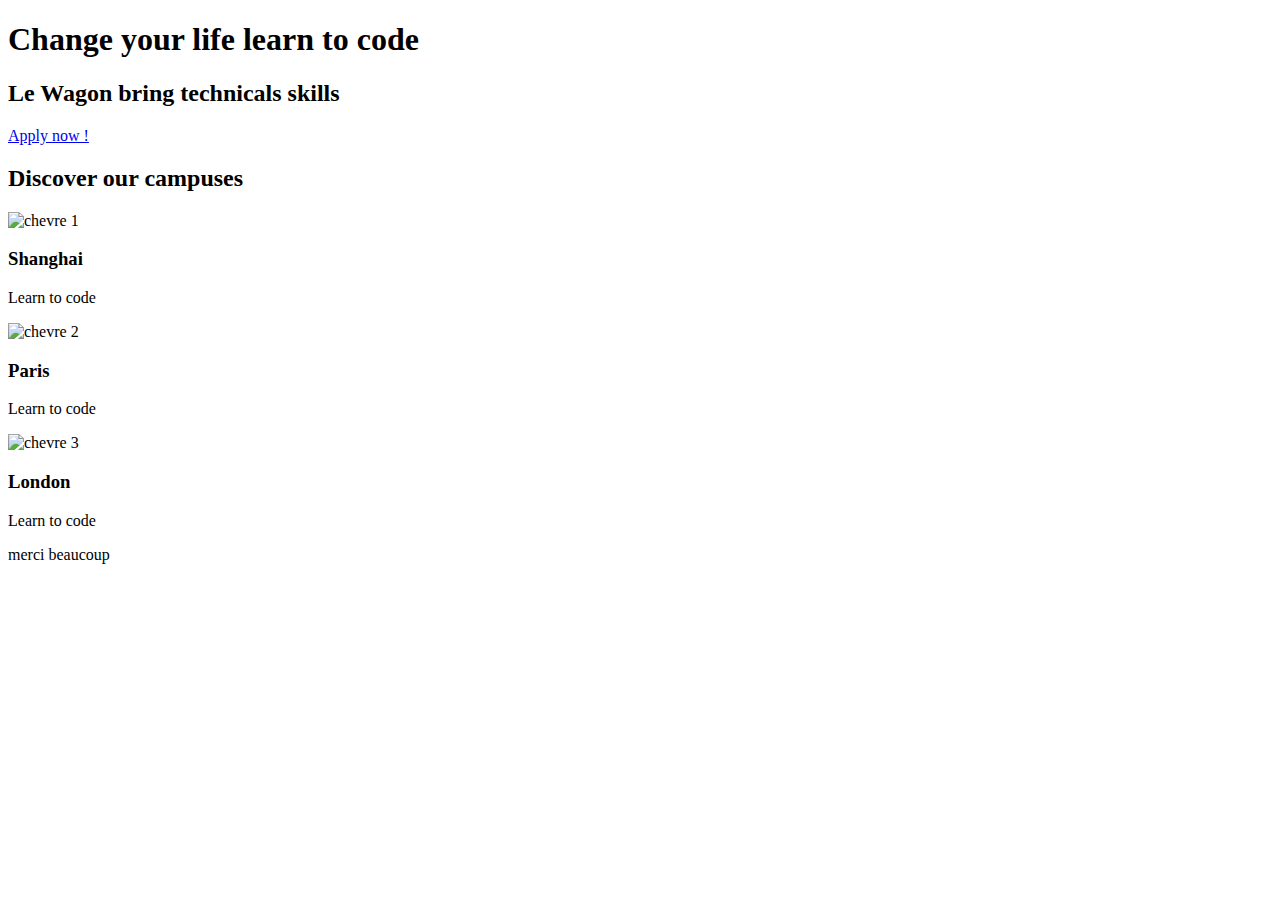
==== index.html @ 79ab856b "Add files via upload" ====
<!DOCTYPE html>
	<html lang="en">
	<head>
		<meta charset="UTF-8">
		<meta name="viewport" content="width=device-width, initial-scale=1.0">
		<title>Document</title>
		<link rel="stylesheet" href="styles/style.css">
	</head>
	<body>
<!-- banner -->
		<div id="banner">
			<h1>Change your life learn to code</h1>
			<h2>Le Wagon bring technicals skills </h2>
			<a href="#">Apply now !</a>
		</div>
<!-- page content -->
		<div>
			<h2>Discover our campuses</h2>
			<div>
<!-- cards -->
				<div>
					<img src="images/chevre1.jpeg" alt="chevre 1">
					<h3>Shanghai</h3>
					<p>Learn to code</p>
				</div>
				<div>
					<img src="images/chevre2.jpeg" alt="chevre 2">
					<h3>Paris</h3>
					<p>Learn to code</p>
				</div>
				<div>
					<img src="images/chevre3.jpeg" alt="chevre 3">
					<h3>London</h3>
					<p>Learn to code</p>
				</div>
<!--  end of cards-->
		</div>
<!-- footer -->
		<div>
			<p>merci beaucoup</p>
		</div>
	</body>
	</html>
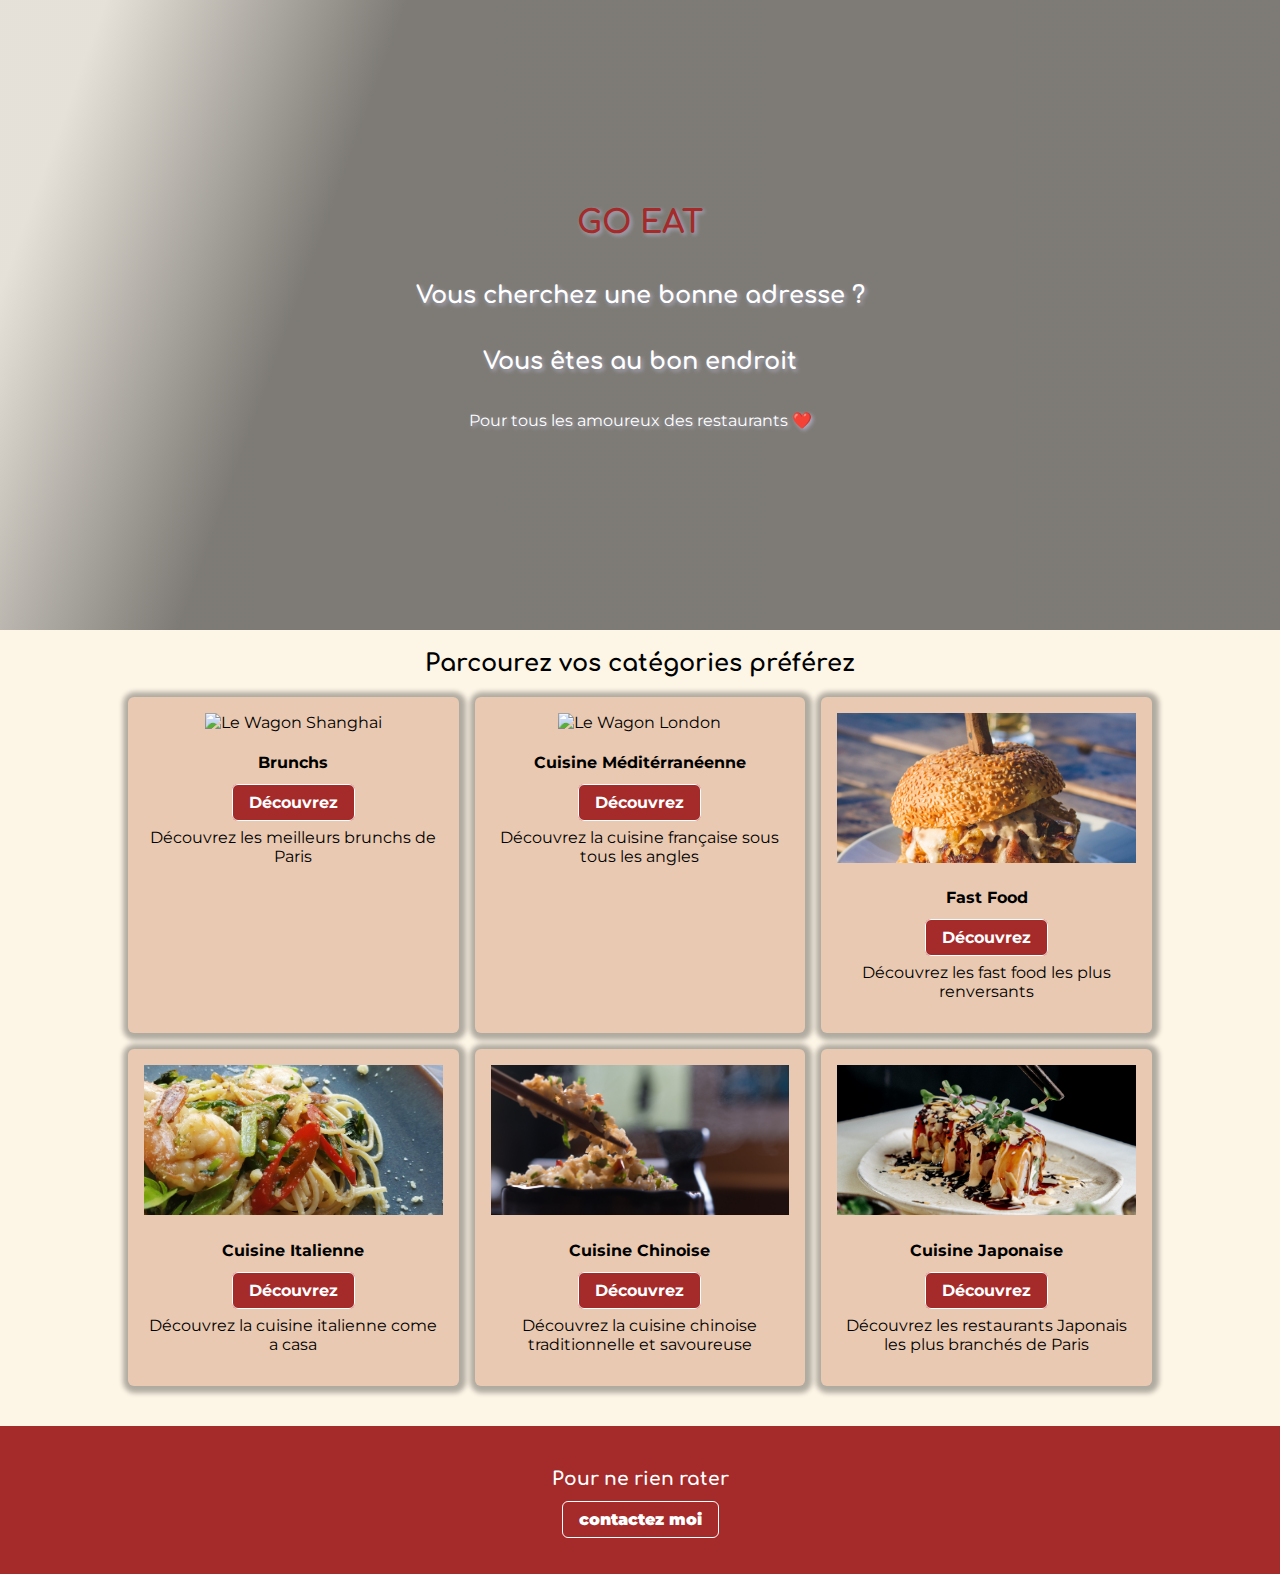
==== commit 7d92d679: "Add files via upload" ====
--- a/index.html
+++ b/index.html
@@ -1,43 +1,90 @@
-    <!DOCTYPE html>
-	<html lang="en">
-	<head>
-		<meta charset="UTF-8">
-		<meta name="viewport" content="width=device-width, initial-scale=1.0">
-		<title>Document</title>
-		<link rel="stylesheet" href="styles/style.css">
-	</head>
-	<body>
-<!-- banner -->
-		<div id="banner">
-			<h1>Change your life learn to code</h1>
-			<h2>Le Wagon bring technicals skills </h2>
-			<a href="#">Apply now !</a>
-		</div>
-<!-- page content -->
-		<div>
-			<h2>Discover our campuses</h2>
-			<div>
-<!-- cards -->
-				<div>
-					<img src="images/chevre1.jpeg" alt="chevre 1">
-					<h3>Shanghai</h3>
-					<p>Learn to code</p>
-				</div>
-				<div>
-					<img src="images/chevre2.jpeg" alt="chevre 2">
-					<h3>Paris</h3>
-					<p>Learn to code</p>
-				</div>
-				<div>
-					<img src="images/chevre3.jpeg" alt="chevre 3">
-					<h3>London</h3>
-					<p>Learn to code</p>
-				</div>
-<!--  end of cards-->
-		</div>
-<!-- footer -->
-		<div>
-			<p>merci beaucoup</p>
-		</div>
-	</body>
-	</html>+<!DOCTYPE html>
+<html lang="en">
+<head>
+  <meta charset="UTF-8">
+  <meta name="viewport" content="width=device-width, initial-scale=1.0">
+  <title>Document</title>
+  <link rel="stylesheet" href="styles/styles.css">
+  <script src="https://kit.fontawesome.com/7f3d24a767.js" crossorigin="anonymous"></script>
+</head>
+<body>
+
+  <div id="banner">
+
+    <h1>GO EAT</h1>
+    <h2>Vous cherchez une bonne adresse ? </h2>
+    <h2>Vous êtes au bon endroit</h2>
+    <p> Pour tous les amoureux des restaurants ❤️</p>
+    
+
+ </div>
+    
+
+  <div class="container">
+    <h2>Parcourez vos catégories préférez</h2>
+
+    <div class="cards">
+      <div class="card">
+        <img src="images/brunch.jpg" alt="Le Wagon Shanghai">
+        <h4>Brunchs</h4>
+        <a href="#" class="btn-blue">Découvrez</a>
+        <p>Découvrez les meilleurs brunchs de Paris</p>
+      </div>
+      <div class="card">
+        <img src="images/français.jpg" alt="Le Wagon London">
+        <h4>Cuisine Méditérranéenne</h4>
+        <a href="#" class="btn-blue">Découvrez</a>
+        <p>Découvrez la cuisine française sous tous les angles</p>
+      </div>
+      <div class="card">
+        <img src="images/burger.jpg" alt="Le Wagon Paris">
+        <h4>Fast Food</h4>
+        <a href="#" class="btn-blue">Découvrez</a>
+        <p>Découvrez les fast food les plus renversants</p>
+      </div>
+      <div class="card">
+        <img src="images/italian.jpg" alt="Le Wagon Paris">
+        <h4>Cuisine Italienne</h4>
+        <a href="#" class="btn-blue">Découvrez</a>
+        <p>Découvrez la cuisine italienne come a casa</p>
+      </div>
+      <div class="card">
+        <img src="images/chinois.jpg" alt="Le Wagon Paris">
+        <h4>Cuisine Chinoise</h4>
+        <a href="#" class="btn-blue">Découvrez</a>
+        <p>Découvrez la cuisine chinoise traditionnelle et savoureuse </p>
+      </div>
+      <div class="card">
+        <img src="images/japonais.jpg" alt="Le Wagon Paris">
+        <h4>Cuisine Japonaise </h4>
+        <a href="#" class="btn-blue">Découvrez</a>
+        <p>Découvrez les restaurants Japonais les plus branchés de Paris</p>
+      </div>
+  
+  </div>
+
+
+  </div>
+
+ 
+  <div class="footer">
+    
+    <h3>Pour ne rien rater</h3>
+    <h4>
+      <a href="contact.html" class="btn-blue">contactez moi</a>
+    </h4>
+
+
+    <ul class="list-inline">
+      <li>
+       <a href="https://www.linkedin.com/in/rebecca-hazan/"><i class="fa-brands fa-linkedin"></i></a>
+       <a href="https://www.instagram.com/rebecca_hazan/?hl=fr"><i class="fa-brands fa-instagram"> </i></a>
+       <a href="https://www.facebook.com/rebecca.hazan.5"> <i class="fa-brands fa-facebook"></i></a>
+      </li>
+    </ul>
+
+  </div>
+
+  <script src="https://cdn.jsdelivr.net/npm/bootstrap@5.1.3/dist/js/bootstrap.bundle.min.js" integrity="sha384-ka7Sk0Gln4gmtz2MlQnikT1wXgYsOg+OMhuP+IlRH9sENBO0LRn5q+8nbTov4+1p" crossorigin="anonymous"></script>
+</body>
+</html>
--- a/styles/styles.css
+++ b/styles/styles.css
@@ -0,0 +1,42 @@
+@import url('https://fonts.googleapis.com/css2?family=Comfortaa:wght@300;400;500;600;700&family=Montserrat:ital,wght@0,100;0,200;0,300;0,400;0,500;0,600;0,700;0,800;0,900;1,100;1,200;1,300;1,400;1,500;1,600;1,700;1,800;1,900&display=swap');
+@import url("banner.css");
+@import url("buttons.css");
+@import url("cards.css");
+@import url("footer.css");
+
+a {
+  text-decoration: none;
+}
+
+body {
+  font-family: 'Montserrat', sans-serif;
+  margin: 0;
+  background-color: #FDF5E6;
+}
+
+h1, h2, h3 {
+  font-family: 'Comfortaa', cursive;
+  text-align: center;
+}
+
+p {
+  text-align: center;
+}
+
+h1 {
+  color: #A52A2A
+}
+
+.container {
+  width: 80%;
+  margin: 0 auto;
+}
+
+.fa-brands {
+	font-size: 40px;
+	color: rgb(0,0,0,0.4);
+
+}
+.fa-brands:hover {
+	color : black;
+}
